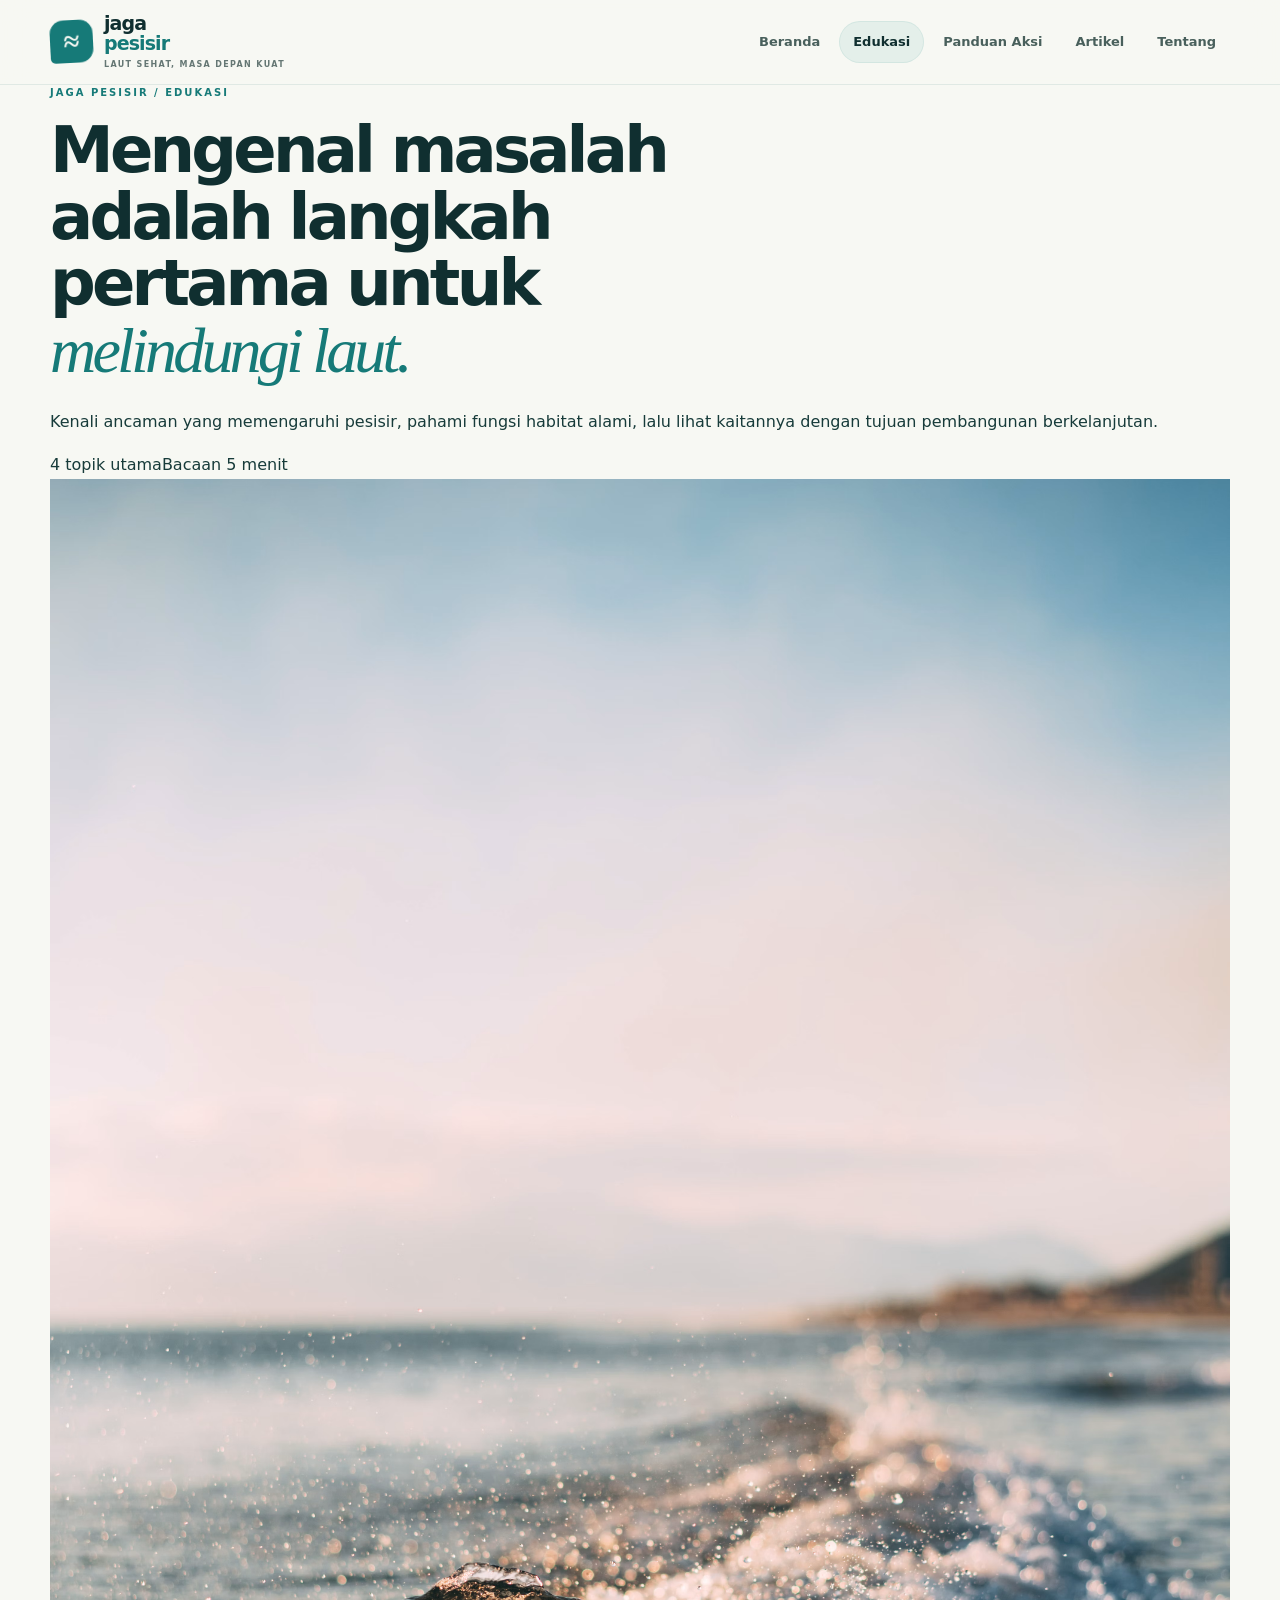
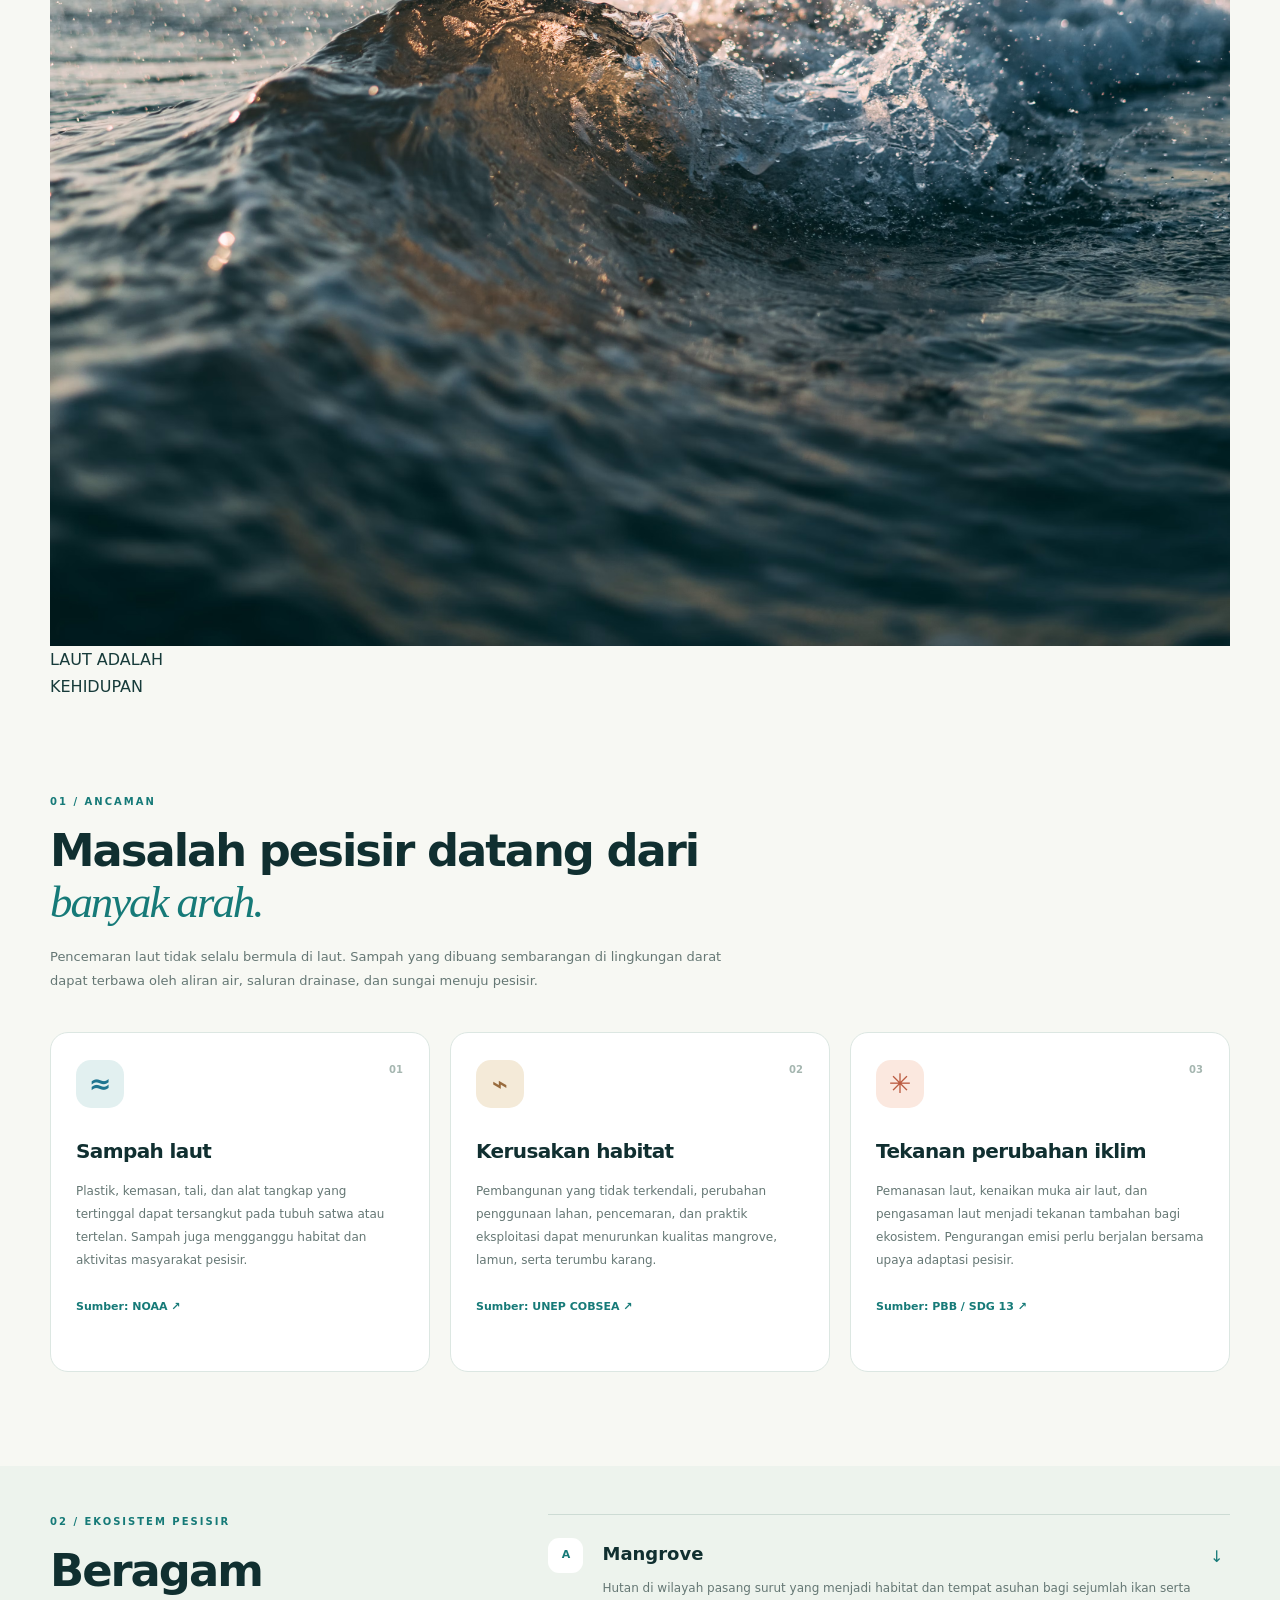
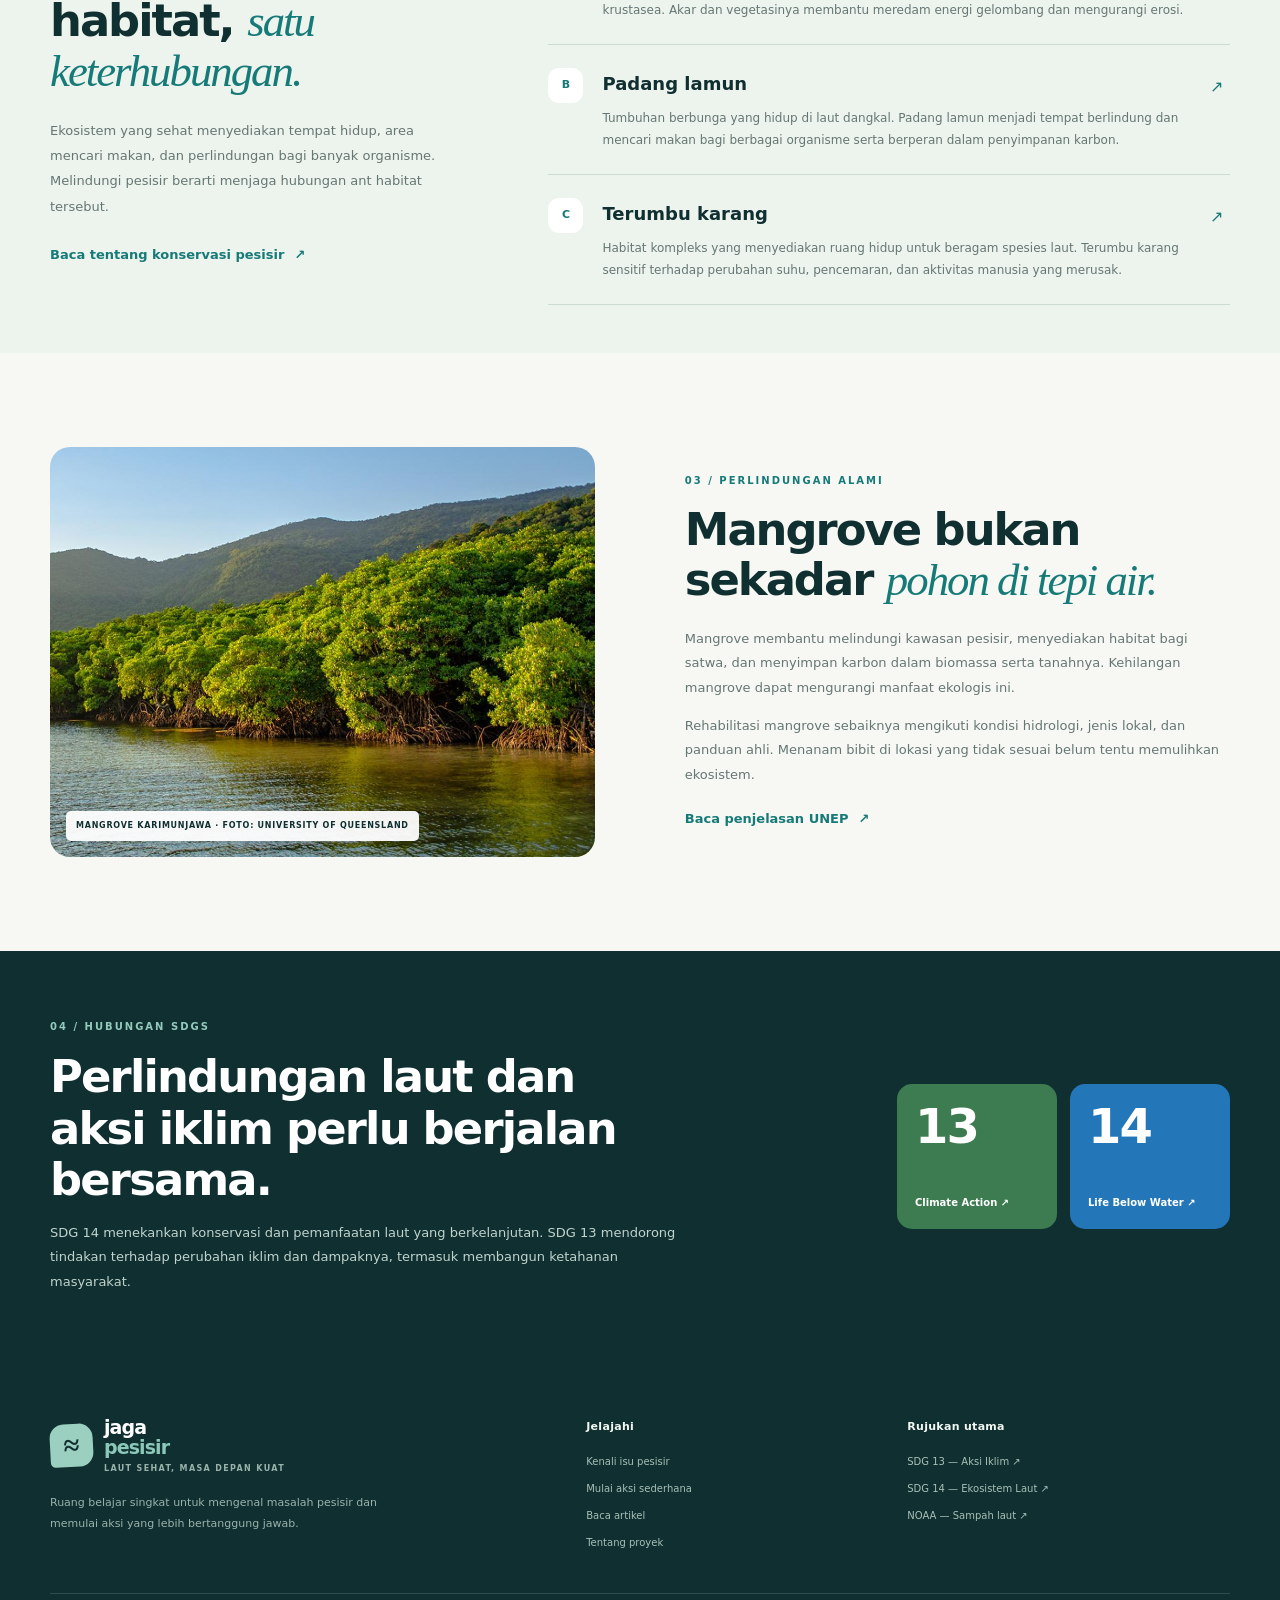
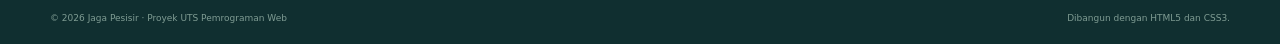
==== edukasi.html @ 6db755e2 "Artha menambahkan edukasi.html css dan gambar" ====
<!doctype html>
<html lang="id">
  <head>
    <meta charset="UTF-8" />
    <meta name="viewport" content="width=device-width, initial-scale=1.0" />
    <meta
      name="description"
      content="Pelajari pencemaran laut, sampah pesisir, perubahan iklim, mangrove, lamun, terumbu karang, dan hubungan SDG 13 serta SDG 14."
    />
    <meta name="theme-color" content="#103d3a" />
    <title>Edukasi | Jaga Pesisir</title>
    <link rel="stylesheet" href="css/style.css" />
  </head>
  <body>
    <header class="site-header">
      <div class="container header-inner">
        <a
          class="brand"
          href="index.html"
          aria-label="Jaga Pesisir, kembali ke beranda"
        >
          <span class="brand-mark" aria-hidden="true">≈</span>
          <span class="brand-text"
            >jaga<span>pesisir</span
            ><small>LAUT SEHAT, MASA DEPAN KUAT</small></span
          >
        </a>
        <nav class="main-nav" aria-label="Navigasi utama">
          <a class="nav-link" href="index.html">Beranda</a>
          <a class="nav-link" href="edukasi.html" aria-current="page"
            >Edukasi</a
          >
          <a class="nav-link" href="panduan.html">Panduan Aksi</a>
          <a class="nav-link" href="artikel.html">Artikel</a>
          <a class="nav-link" href="tentang.html">Tentang</a>
        </nav>
      </div>
    </header>
    <main id="konten">
      <section class="page-hero">
        <div class="container page-hero-grid">
          <div class="page-hero-copy">
            <p class="eyebrow">JAGA PESISIR / EDUKASI</p>
            <h1>
              Mengenal masalah adalah langkah pertama untuk
              <em>melindungi laut.</em>
            </h1>
            <p>
              Kenali ancaman yang memengaruhi pesisir, pahami fungsi habitat
              alami, lalu lihat kaitannya dengan tujuan pembangunan
              berkelanjutan.
            </p>
            <div class="page-hero-meta">
              <span>4 topik utama</span><span class="meta-dot"></span
              ><span>Bacaan 5 menit</span>
            </div>
          </div>
          <div class="page-hero-image">
            <img
              src="/images/laut1.avif"
              alt="Gelombang laut dengan gradasi warna biru"
              fetchpriority="high"
            /><span class="image-stamp">LAUT ADALAH<br />KEHIDUPAN</span>
          </div>
        </div>
      </section>
      <section class="section section-space" id="pencemaran">
        <div class="container">
          <div class="section-heading">
            <p class="eyebrow">01 / ANCAMAN</p>
            <h2>Masalah pesisir datang dari <em>banyak arah.</em></h2>
            <p class="section-intro wide-intro">
              Pencemaran laut tidak selalu bermula di laut. Sampah yang dibuang
              sembarangan di lingkungan darat dapat terbawa oleh aliran air,
              saluran drainase, dan sungai menuju pesisir.
            </p>
          </div>
          <div class="issue-grid">
            <article class="issue-card">
              <span class="issue-number">01</span>
              <div class="issue-icon issue-icon-blue" aria-hidden="true">≈</div>
              <h3>Sampah laut</h3>
              <p>
                Plastik, kemasan, tali, dan alat tangkap yang tertinggal dapat
                tersangkut pada tubuh satwa atau tertelan. Sampah juga
                mengganggu habitat dan aktivitas masyarakat pesisir.
              </p>
              <a
                href="https://oceanservice.noaa.gov/facts/marinedebris.html"
                target="_blank"
                rel="noopener noreferrer"
                class="source-link"
                >Sumber: NOAA ↗</a
              >
            </article>
            <article class="issue-card">
              <span class="issue-number">02</span>
              <div class="issue-icon issue-icon-sand" aria-hidden="true">⌁</div>
              <h3>Kerusakan habitat</h3>
              <p>
                Pembangunan yang tidak terkendali, perubahan penggunaan lahan,
                pencemaran, dan praktik eksploitasi dapat menurunkan kualitas
                mangrove, lamun, serta terumbu karang.
              </p>
              <a
                href="https://www.unep.org/cobsea/what-we-do/marine-and-coastal-biodiversity-ecosystem-conservation-and-management"
                target="_blank"
                rel="noopener noreferrer"
                class="source-link"
                >Sumber: UNEP COBSEA ↗</a
              >
            </article>
            <article class="issue-card">
              <span class="issue-number">03</span>
              <div class="issue-icon issue-icon-coral" aria-hidden="true">
                ✳
              </div>
              <h3>Tekanan perubahan iklim</h3>
              <p>
                Pemanasan laut, kenaikan muka air laut, dan pengasaman laut
                menjadi tekanan tambahan bagi ekosistem. Pengurangan emisi perlu
                berjalan bersama upaya adaptasi pesisir.
              </p>
              <a
                href="https://sdgs.un.org/goals/goal13"
                target="_blank"
                rel="noopener noreferrer"
                class="source-link"
                >Sumber: PBB / SDG 13 ↗</a
              >
            </article>
          </div>
        </div>
      </section>
      <section class="section section-tint" id="ekosistem">
        <div class="container ecosystem-grid">
          <div class="ecosystem-intro">
            <p class="eyebrow">02 / EKOSISTEM PESISIR</p>
            <h2>Beragam habitat, <em>satu keterhubungan.</em></h2>
            <p>
              Ekosistem yang sehat menyediakan tempat hidup, area mencari makan,
              dan perlindungan bagi banyak organisme. Melindungi pesisir berarti
              menjaga hubungan ant habitat tersebut.
            </p>
            <a
              class="text-link"
              href="https://www.unep.org/cobsea/what-we-do/marine-and-coastal-biodiversity-ecosystem-conservation-and-management"
              target="_blank"
              rel="noopener noreferrer"
              >Baca tentang konservasi pesisir
              <span aria-hidden="true">↗</span></a
            >
          </div>
          <div class="ecosystem-list">
            <article class="ecosystem-row">
              <span class="ecosystem-num">A</span>
              <div>
                <h3>Mangrove</h3>
                <p>
                  Hutan di wilayah pasang surut yang menjadi habitat dan tempat
                  asuhan bagi sejumlah ikan serta krustasea. Akar dan
                  vegetasinya membantu meredam energi gelombang dan mengurangi
                  erosi.
                </p>
              </div>
              <a href="#mangrove" aria-label="Pelajari mangrove di bawah">↓</a>
            </article>
            <article class="ecosystem-row">
              <span class="ecosystem-num">B</span>
              <div>
                <h3>Padang lamun</h3>
                <p>
                  Tumbuhan berbunga yang hidup di laut dangkal. Padang lamun
                  menjadi tempat berlindung dan mencari makan bagi berbagai
                  organisme serta berperan dalam penyimpanan karbon.
                </p>
              </div>
              <span class="ecosystem-arrow" aria-hidden="true">↗</span>
            </article>
            <article class="ecosystem-row">
              <span class="ecosystem-num">C</span>
              <div>
                <h3>Terumbu karang</h3>
                <p>
                  Habitat kompleks yang menyediakan ruang hidup untuk beragam
                  spesies laut. Terumbu karang sensitif terhadap perubahan suhu,
                  pencemaran, dan aktivitas manusia yang merusak.
                </p>
              </div>
              <span class="ecosystem-arrow" aria-hidden="true">↗</span>
            </article>
          </div>
        </div>
      </section>
      <section class="section section-space" id="mangrove">
        <div class="container split-feature">
          <div class="split-feature-image">
            <img
              src="/images/laut2.jpg"
              alt="Vegetasi mangrove di sepanjang perairan pesisir"
              loading="lazy"
            /><span class="image-caption"
              >MANGROVE KARIMUNJAWA · FOTO: UNIVERSITY OF QUEENSLAND</span
            >
          </div>
          <div class="split-feature-copy">
            <p class="eyebrow">03 / PERLINDUNGAN ALAMI</p>
            <h2>Mangrove bukan sekadar <em>pohon di tepi air.</em></h2>
            <p>
              Mangrove membantu melindungi kawasan pesisir, menyediakan habitat
              bagi satwa, dan menyimpan karbon dalam biomassa serta tanahnya.
              Kehilangan mangrove dapat mengurangi manfaat ekologis ini.
            </p>
            <p>
              Rehabilitasi mangrove sebaiknya mengikuti kondisi hidrologi, jenis
              lokal, dan panduan ahli. Menanam bibit di lokasi yang tidak sesuai
              belum tentu memulihkan ekosistem.
            </p>
            <a
              class="text-link"
              href="https://www.unep.org/en/news-and-stories/story/mangroves-spotlight"
              target="_blank"
              rel="noopener noreferrer"
              >Baca penjelasan UNEP <span aria-hidden="true">↗</span></a
            >
          </div>
        </div>
      </section>
      <section class="sdg-callout">
        <div class="container sdg-callout-inner">
          <div>
            <p class="eyebrow">04 / HUBUNGAN SDGs</p>
            <h2>Perlindungan laut dan aksi iklim perlu berjalan bersama.</h2>
            <p>
              SDG 14 menekankan konservasi dan pemanfaatan laut yang
              berkelanjutan. SDG 13 mendorong tindakan terhadap perubahan iklim
              dan dampaknya, termasuk membangun ketahanan masyarakat.
            </p>
          </div>
          <div class="sdg-callout-badges">
            <a
              href="https://sdgs.un.org/goals/goal13"
              target="_blank"
              rel="noopener noreferrer"
              class="sdg-big sdg-big-13"
              ><strong>13</strong><span>Climate Action ↗</span></a
            ><a
              href="https://sdgs.un.org/goals/goal14"
              target="_blank"
              rel="noopener noreferrer"
              class="sdg-big sdg-big-14"
              ><strong>14</strong><span>Life Below Water ↗</span></a
            >
          </div>
        </div>
      </section>
    </main>
    <footer class="site-footer">
      <div class="container footer-top">
        <div class="footer-brand-block">
          <a
            class="brand brand-footer"
            href="index.html"
            aria-label="Jaga Pesisir, kembali ke beranda"
          >
            <span class="brand-mark" aria-hidden="true">≈</span>
            <span class="brand-text"
              >jaga<span>pesisir</span
              ><small>LAUT SEHAT, MASA DEPAN KUAT</small></span
            >
          </a>
          <p>
            Ruang belajar singkat untuk mengenal masalah pesisir dan memulai
            aksi yang lebih bertanggung jawab.
          </p>
        </div>
        <div class="footer-links">
          <h2>Jelajahi</h2>
          <a href="edukasi.html">Kenali isu pesisir</a>
          <a href="panduan.html">Mulai aksi sederhana</a>
          <a href="artikel.html">Baca artikel</a>
          <a href="tentang.html">Tentang proyek</a>
        </div>
        <div class="footer-links">
          <h2>Rujukan utama</h2>
          <a
            href="https://sdgs.un.org/goals/goal13"
            target="_blank"
            rel="noopener noreferrer"
            >SDG 13 — Aksi Iklim ↗</a
          >
          <a
            href="https://sdgs.un.org/goals/goal14"
            target="_blank"
            rel="noopener noreferrer"
            >SDG 14 — Ekosistem Laut ↗</a
          >
          <a
            href="https://oceanservice.noaa.gov/facts/marinedebris.html"
            target="_blank"
            rel="noopener noreferrer"
            >NOAA — Sampah laut ↗</a
          >
        </div>
      </div>
      <div class="container footer-bottom">
        <p>© 2026 Jaga Pesisir · Proyek UTS Pemrograman Web</p>
        <p>Dibangun dengan HTML5 dan CSS3.</p>
      </div>
    </footer>
  </body>
</html>
---- css/style.css ----
/* JAGA PESISIR — CSS3 utama | mobile-first, responsif, tanpa framework */
:root {
  --ink: #173b3a;
  --ink-deep: #102f30;
  --sea: #167a78;
  --sea-light: #d7efea;
  --foam: #f7f8f3;
  --paper: #ffffff;
  --sand: #f2e8d7;
  --coral: #ee8964;
  --muted: #657774;
  --line: #dce7e2;
  --shadow: 0 24px 60px rgba(16, 47, 48, 0.1);
  --radius-lg: 28px;
  --radius-md: 18px;
  --radius-sm: 12px;
  --container: 1180px;
}

* {
  box-sizing: border-box;
}
html {
  scroll-behavior: smooth;
  scroll-padding-top: 100px;
}
body {
  margin: 0;
  color: var(--ink);
  background: var(--foam);
  font-family:
    Inter,
    ui-sans-serif,
    system-ui,
    -apple-system,
    BlinkMacSystemFont,
    "Segoe UI",
    sans-serif;
  font-size: 16px;
  line-height: 1.7;
  -webkit-font-smoothing: antialiased;
}
img {
  display: block;
  width: 100%;
  max-width: 100%;
  object-fit: cover;
}
a {
  color: inherit;
  text-decoration: none;
}

button,
input,
textarea,
select {
  font: inherit;
}
:focus-visible {
  outline: 3px solid var(--coral);
  outline-offset: 4px;
}
.container {
  width: min(var(--container), calc(100% - 48px));
  margin-inline: auto;
}
/* .skip-link { position: absolute; left: 16px; top: -60px; z-index: 1000; padding: 10px 16px; color: white; background: var(--ink-deep); border-radius: 8px; } */
/* .skip-link:focus { top: 12px; } */

/* Header dan navigasi dipakai bersama seluruh halaman. */
.site-header {
  position: sticky;
  top: 0;
  z-index: 100;
  background: rgba(247, 248, 243, 0.93);
  border-bottom: 1px solid rgba(220, 231, 226, 0.82);
  backdrop-filter: blur(16px);
}
.header-inner {
  display: flex;
  align-items: center;
  justify-content: space-between;
  gap: 24px;
  min-height: 84px;
}
.brand {
  display: inline-flex;
  align-items: center;
  flex-shrink: 0;
  gap: 11px;
}
.brand-mark {
  display: grid;
  place-items: center;
  width: 43px;
  height: 43px;
  color: var(--foam);
  background: var(--sea);
  border-radius: 14px 14px 14px 5px;
  font-family: Georgia, serif;
  font-size: 29px;
  font-weight: 800;
  line-height: 1;
  transform: rotate(-3deg);
}
.brand-text {
  display: flex;
  flex-direction: column;
  color: var(--ink-deep);
  font-size: 19px;
  font-weight: 850;
  letter-spacing: -0.9px;
  line-height: 1.05;
}
.brand-text > span {
  display: inline;
  color: var(--sea);
}
.brand-text small {
  margin-top: 7px;
  color: var(--muted);
  font-size: 8px;
  font-weight: 800;
  letter-spacing: 1.35px;
}
.main-nav {
  display: flex;
  align-items: center;
  justify-content: flex-end;
  gap: 5px;
}
.nav-link {
  padding: 10px 14px;
  color: #49605c;
  border-radius: 999px;
  font-size: 13px;
  font-weight: 720;
  transition:
    background 0.2s ease,
    color 0.2s ease;
}
.nav-link:hover,
.nav-link[aria-current="page"] {
  color: var(--ink-deep);
  background: #e4efea;
}
.nav-link[aria-current="page"] {
  box-shadow: inset 0 0 0 1px rgba(22, 122, 120, 0.08);
}

/* Beranda */
.home-hero {
  position: relative;
  overflow: hidden;
  padding: 74px 0 84px;
  background: var(--foam);
}
.home-hero-grid {
  display: grid;
  grid-template-columns: 1fr 0.94fr;
  align-items: center;
  gap: clamp(42px, 7vw, 92px);
}
.eyebrow {
  margin: 0 0 17px;
  color: var(--sea);
  font-size: 10px;
  font-weight: 850;
  letter-spacing: 2px;
  line-height: 1.5;
  text-transform: uppercase;
}
.eyebrow-dot {
  display: inline-block;
  width: 7px;
  height: 7px;
  margin: 0 8px 1px 0;
  background: var(--coral);
  border-radius: 50%;
}
h1,
h2,
h3,
p {
  margin-top: 0;
}
h1,
h2,
h3 {
  color: var(--ink-deep);
}
h1 {
  max-width: 680px;
  margin-bottom: 24px;
  font-size: clamp(43px, 5vw, 70px);
  font-weight: 780;
  letter-spacing: -3.8px;
  line-height: 1.04;
}
h1 em,
h2 em {
  color: var(--sea);
  font-family: Georgia, "Times New Roman", serif;
  font-weight: 500;
}
.hero-description {
  max-width: 560px;
  margin-bottom: 29px;
  color: #617572;
  font-size: 17px;
  line-height: 1.85;
}
.hero-actions {
  display: flex;
  align-items: center;
  flex-wrap: wrap;
  gap: 22px;
}
.button {
  display: inline-flex;
  align-items: center;
  justify-content: center;
  gap: 16px;
  min-height: 50px;
  padding: 13px 20px;
  border: 1px solid transparent;
  border-radius: 999px;
  font-size: 13px;
  font-weight: 800;
  transition:
    transform 0.18s ease,
    background 0.18s ease,
    box-shadow 0.18s ease;
}
.button:hover {
  transform: translateY(-2px);
}
.button-primary {
  color: white;
  background: var(--ink-deep);
  box-shadow: 0 10px 22px rgba(16, 47, 48, 0.12);
}
.button-primary:hover {
  background: var(--sea);
}
.button-light {
  color: var(--ink-deep);
  background: var(--foam);
}
.button-outline {
  color: var(--ink-deep);
  border-color: #bfd4cf;
  background: transparent;
  white-space: nowrap;
}
.button-outline:hover {
  background: white;
}
.text-link,
.arrow-link {
  display: inline-flex;
  align-items: center;
  gap: 10px;
  color: var(--sea);
  font-size: 13px;
  font-weight: 820;
}
.text-link:hover,
.arrow-link:hover {
  color: var(--ink-deep);
}
.hero-note {
  display: flex;
  align-items: center;
  gap: 13px;
  margin-top: 45px;
  color: var(--muted);
  font-size: 11px;
  line-height: 1.7;
}
.hero-note strong {
  color: var(--ink);
  font-size: 12px;
}
.note-icon {
  display: grid;
  flex: 0 0 38px;
  place-items: center;
  width: 38px;
  height: 38px;
  color: var(--sea);
  background: #e0efea;
  border-radius: 50%;
  font-size: 19px;
}
.hero-visual {
  position: relative;
  min-height: 450px;
}
.hero-visual::before {
  position: absolute;
  top: -20px;
  right: -18px;
  z-index: 0;
  width: 125px;
  height: 125px;
  border: 1px solid #c7d9d1;
  border-radius: 50%;
  content: "";
}
.hero-visual > img {
  position: relative;
  z-index: 1;
  height: 450px;
  border-radius: 46% 46% 22px 22px;
  box-shadow: var(--shadow);
}
.floating-label {
  position: absolute;
  right: -20px;
  bottom: 30px;
  z-index: 2;
  display: flex;
  align-items: center;
  gap: 12px;
  max-width: 285px;
  padding: 17px 20px;
  background: white;
  border: 1px solid rgba(220, 231, 226, 0.8);
  border-radius: 16px;
  box-shadow: 0 16px 35px rgba(16, 47, 48, 0.13);
}
.floating-label-icon {
  display: grid;
  place-items: center;
  flex: 0 0 38px;
  width: 38px;
  height: 38px;
  color: white;
  background: var(--coral);
  border-radius: 12px;
  font-size: 19px;
}
.floating-label strong,
.floating-label small {
  display: block;
}
.floating-label strong {
  font-size: 12px;
}
.floating-label small {
  margin-top: 2px;
  color: var(--muted);
  font-size: 10px;
  line-height: 1.4;
}
.visual-caption {
  position: absolute;
  top: 28px;
  left: -28px;
  z-index: 2;
  padding: 10px 13px;
  color: white;
  background: var(--ink-deep);
  border-radius: 3px;
  font-size: 9px;
  font-weight: 800;
  letter-spacing: 1.5px;
  writing-mode: vertical-rl;
  transform: rotate(180deg);
}
.hero-bottom-line {
  position: absolute;
  right: 0;
  bottom: 0;
  left: 0;
  height: 1px;
  background: var(--line);
}
.sdg-strip {
  padding: 28px 0;
  background: white;
  border-bottom: 1px solid var(--line);
}
.sdg-strip-inner {
  display: grid;
  grid-template-columns: 0.78fr 1fr 1fr;
  align-items: center;
  gap: 25px;
}
.mini-label {
  color: var(--muted);
  font-size: 9px;
  font-weight: 850;
  letter-spacing: 1.7px;
}
.sdg-intro p {
  margin: 5px 0 0;
  font-size: 12px;
  font-weight: 740;
}
.sdg-item {
  display: flex;
  align-items: center;
  gap: 14px;
  min-width: 0;
  padding-left: 22px;
  border-left: 1px solid var(--line);
}
.sdg-number {
  display: grid;
  flex: 0 0 44px;
  place-items: center;
  width: 44px;
  height: 44px;
  color: white;
  border-radius: 13px;
  font-size: 20px;
  font-weight: 850;
}
.sdg-13 {
  background: #3d7b50;
}
.sdg-14 {
  background: #2377b9;
}
.sdg-item strong,
.sdg-item small {
  display: block;
}
.sdg-item strong {
  font-size: 12px;
  line-height: 1.4;
}
.sdg-item small {
  margin-top: 4px;
  color: var(--muted);
  font-size: 10px;
  line-height: 1.4;
}
.sdg-arrow {
  margin-left: auto;
  color: var(--sea);
  font-size: 17px;
}

/* Komponen bagian dan kartu */
.section {
  padding-block: 48px;
}
.section-space {
  padding-block: 94px;
}
.section-tint {
  background: #edf3ed;
}
.section-heading {
  max-width: 760px;
  margin-bottom: 38px;
}
.heading-row {
  display: flex;
  align-items: flex-end;
  justify-content: space-between;
  gap: 42px;
  max-width: none;
}
.section-heading h2,
.ecosystem-intro h2,
.split-feature-copy h2,
.teaser-copy h2,
.about-intro-grid h2,
.project-principles h2,
.tech-grid h2,
.references-section h2 {
  margin-bottom: 0;
  font-size: clamp(31px, 3.5vw, 46px);
  font-weight: 760;
  letter-spacing: -2px;
  line-height: 1.12;
}
.section-intro {
  max-width: 400px;
  margin-bottom: 4px;
  color: var(--muted);
  font-size: 13px;
  line-height: 1.9;
}
.wide-intro {
  max-width: 680px;
  margin-top: 18px;
}
.feature-grid {
  display: grid;
  grid-template-columns: 1.15fr 1fr 1fr;
  align-items: stretch;
  gap: 20px;
}
.feature-card {
  overflow: hidden;
  background: white;
  border: 1px solid var(--line);
  border-radius: var(--radius-md);
  transition:
    transform 0.2s ease,
    box-shadow 0.2s ease;
}
.feature-card:hover {
  transform: translateY(-4px);
  box-shadow: 0 16px 32px rgba(16, 47, 48, 0.09);
}
.card-image {
  position: relative;
  height: 215px;
  overflow: hidden;
  background: #d4e4de;
}
.feature-card-large .card-image {
  height: 255px;
}
.card-image img {
  height: 100%;
  transition: transform 0.4s ease;
}
.feature-card:hover .card-image img {
  transform: scale(1.04);
}
.image-index {
  position: absolute;
  top: 14px;
  right: 14px;
  display: grid;
  place-items: center;
  width: 33px;
  height: 33px;
  color: var(--ink-deep);
  background: rgba(255, 255, 255, 0.92);
  border-radius: 50%;
  font-size: 10px;
  font-weight: 850;
}
.feature-card-body {
  padding: 24px 23px 26px;
}
.card-kicker {
  color: var(--sea);
  font-size: 9px;
  font-weight: 850;
  letter-spacing: 1.5px;
}
.feature-card h3 {
  margin: 10px 0 9px;
  font-size: 20px;
  letter-spacing: -0.7px;
  line-height: 1.25;
}
.feature-card p {
  margin-bottom: 18px;
  color: var(--muted);
  font-size: 12px;
  line-height: 1.85;
}
.arrow-link {
  font-size: 11px;
}
.quote-section {
  overflow: hidden;
  padding: 82px 0;
  color: white;
  background: var(--ink-deep);
}
.quote-grid {
  position: relative;
  display: grid;
  grid-template-columns: 100px minmax(0, 650px) 1fr;
  align-items: start;
  gap: 25px;
}
.quote-symbol {
  color: #77b5a6;
  font-family: Georgia, serif;
  font-size: 120px;
  line-height: 0.9;
}
.quote-section .eyebrow {
  color: #94cabc;
}
.quote-section h2 {
  margin-bottom: 17px;
  color: white;
  font-size: clamp(32px, 3.6vw, 48px);
  letter-spacing: -1.8px;
  line-height: 1.16;
}
.quote-section p:not(.eyebrow) {
  max-width: 600px;
  margin-bottom: 24px;
  color: #c3d5d0;
  font-size: 13px;
}
.quote-decoration {
  position: relative;
  min-height: 190px;
}
.quote-decoration span {
  position: absolute;
  display: block;
  border: 1px solid rgba(130, 195, 177, 0.45);
  border-radius: 50%;
}
.quote-decoration span:nth-child(1) {
  top: -40px;
  right: -90px;
  width: 230px;
  height: 230px;
}
.quote-decoration span:nth-child(2) {
  top: -10px;
  right: -60px;
  width: 170px;
  height: 170px;
}
.quote-decoration span:nth-child(3) {
  top: 20px;
  right: -30px;
  width: 110px;
  height: 110px;
  background: rgba(238, 137, 100, 0.1);
}
.article-teaser-grid {
  display: grid;
  grid-template-columns: 1.04fr 0.96fr;
  align-items: center;
  gap: clamp(38px, 7vw, 90px);
}
.teaser-image {
  position: relative;
  min-height: 365px;
}
.teaser-image img {
  height: 365px;
  border-radius: var(--radius-lg);
}
.photo-note {
  position: absolute;
  right: -14px;
  bottom: 22px;
  padding: 12px 15px;
  color: var(--ink-deep);
  background: white;
  border-radius: 4px;
  box-shadow: var(--shadow);
  font-size: 9px;
  font-weight: 850;
  letter-spacing: 1.3px;
}
.teaser-copy h2 {
  margin-bottom: 20px;
}
.teaser-copy > p:not(.eyebrow) {
  margin-bottom: 22px;
  color: var(--muted);
  font-size: 13px;
  line-height: 1.9;
}
.final-cta {
  padding: 44px 0;
  background: #e3efea;
}
.final-cta-inner {
  display: flex;
  align-items: center;
  justify-content: space-between;
  gap: 28px;
}
.final-cta h2 {
  margin: 0;
  font-size: clamp(27px, 3vw, 36px);
  letter-spacing: -1.5px;
  line-height: 1.2;
}
.final-cta .eyebrow {
  margin-bottom: 7px;
}

/* Footer */
.site-footer {
  padding: 55px 0 0;
  color: #c2d5cf;
  background: #102f30;
}
.footer-top {
  display: grid;
  grid-template-columns: 1.3fr 0.7fr 0.9fr;
  gap: 70px;
  padding-bottom: 42px;
}
.brand-footer .brand-text {
  color: white;
}
.brand-footer .brand-text > span {
  color: #8cc8b9;
}
.brand-footer .brand-text small {
  color: #9ab3aa;
}
.brand-footer .brand-mark {
  color: var(--ink-deep);
  background: #9bcfc0;
}
.footer-brand-block > p {
  max-width: 330px;
  margin: 20px 0 0;
  color: #9bb3ac;
  font-size: 11px;
  line-height: 1.9;
}
.footer-links {
  display: flex;
  flex-direction: column;
  align-items: flex-start;
  gap: 10px;
}
.footer-links h2 {
  margin-bottom: 7px;
  color: #f2f7f2;
  font-size: 11px;
  letter-spacing: 0.3px;
}
.footer-links a {
  color: #a8c0b7;
  font-size: 10px;
  line-height: 1.7;
  transition: color 0.15s ease;
}
.footer-links a:hover {
  color: white;
}
.footer-bottom {
  display: flex;
  justify-content: space-between;
  gap: 20px;
  padding-block: 17px;
  border-top: 1px solid rgba(195, 216, 207, 0.17);
}
.footer-bottom p {
  margin: 0;
  color: #7f9c93;
  font-size: 9px;
}

/* Edukasi punya artha */
.issue-grid {
  display: grid;
  grid-template-columns: repeat(3, 1fr);
  gap: 20px;
}
.issue-card {
  position: relative;
  min-height: 340px;
  padding: 27px 25px 24px;
  background: white;
  border: 1px solid var(--line);
  border-radius: var(--radius-md);
}
.issue-number {
  position: absolute;
  top: 28px;
  right: 26px;
  color: #a5b6b0;
  font-size: 10px;
  font-weight: 850;
}
.issue-icon {
  display: grid;
  place-items: center;
  width: 48px;
  height: 48px;
  margin-bottom: 26px;
  border-radius: 15px;
  font-size: 27px;
  font-weight: 700;
}
.issue-icon-blue {
  color: #1f7590;
  background: #e2f0f0;
}
.issue-icon-sand {
  color: #986b3d;
  background: #f4ead8;
}
.issue-icon-coral {
  color: #bb5b41;
  background: #fbe8df;
}
.issue-card h3 {
  margin-bottom: 12px;
  font-size: 20px;
  letter-spacing: -0.6px;
}
.issue-card p {
  margin-bottom: 20px;
  color: var(--muted);
  font-size: 12px;
  line-height: 1.9;
}
.source-link {
  color: var(--sea);
  font-size: 11px;
  font-weight: 800;
}
.ecosystem-grid {
  display: grid;
  grid-template-columns: 0.75fr 1.25fr;
  gap: clamp(40px, 7vw, 95px);
}
.ecosystem-intro > p:not(.eyebrow) {
  max-width: 390px;
  margin: 21px 0;
  color: var(--muted);
  font-size: 13px;
  line-height: 1.95;
}
.ecosystem-list {
  border-top: 1px solid #cddbd4;
}
.ecosystem-row {
  display: grid;
  grid-template-columns: 38px 1fr 20px;
  align-items: start;
  gap: 16px;
  padding: 23px 0;
  border-bottom: 1px solid #cddbd4;
}
.ecosystem-num {
  display: grid;
  place-items: center;
  width: 35px;
  height: 35px;
  color: var(--sea);
  background: white;
  border-radius: 11px;
  font-size: 11px;
  font-weight: 850;
}
.ecosystem-row h3 {
  margin: 1px 0 7px;
  font-size: 18px;
}
.ecosystem-row p {
  margin: 0;
  color: var(--muted);
  font-size: 12px;
  line-height: 1.85;
}
.ecosystem-row > a,
.ecosystem-arrow {
  padding-top: 5px;
  color: var(--sea);
  font-size: 16px;
}
.split-feature {
  display: grid;
  grid-template-columns: 1fr 1fr;
  align-items: center;
  gap: clamp(42px, 7vw, 90px);
}
.split-feature-image {
  position: relative;
}
.split-feature-image img {
  height: 410px;
  border-radius: 20px;
}
.image-caption {
  position: absolute;
  left: 16px;
  bottom: 16px;
  padding: 8px 10px;
  color: var(--ink-deep);
  background: rgba(255, 255, 255, 0.94);
  border-radius: 5px;
  font-size: 8px;
  font-weight: 800;
  letter-spacing: 0.75px;
}
.split-feature-copy > p:not(.eyebrow) {
  margin: 21px 0 0;
  color: var(--muted);
  font-size: 13px;
  line-height: 1.9;
}
.split-feature-copy > p + p {
  margin-top: 13px !important;
}
.split-feature-copy .text-link {
  margin-top: 20px;
}
.sdg-callout {
  padding: 68px 0;
  color: white;
  background: var(--ink-deep);
}
.sdg-callout-inner {
  display: grid;
  grid-template-columns: 1.2fr 0.8fr;
  align-items: center;
  gap: 40px;
}
.sdg-callout .eyebrow {
  color: #93cabc;
}
.sdg-callout h2 {
  max-width: 590px;
  margin-bottom: 15px;
  color: white;
  font-size: clamp(30px, 3.5vw, 45px);
  letter-spacing: -1.8px;
  line-height: 1.15;
}
.sdg-callout p:not(.eyebrow) {
  max-width: 650px;
  margin-bottom: 0;
  color: #c0d3cd;
  font-size: 13px;
  line-height: 1.9;
}
.sdg-callout-badges {
  display: flex;
  justify-content: flex-end;
  gap: 13px;
}
.sdg-big {
  display: flex;
  flex: 0 1 160px;
  flex-direction: column;
  justify-content: space-between;
  min-height: 145px;
  padding: 18px;
  border-radius: 15px;
  color: white;
}
.sdg-big strong {
  font-size: 48px;
  letter-spacing: -2px;
  line-height: 1;
}
.sdg-big span {
  font-size: 10px;
  font-weight: 800;
}
.sdg-big-13 {
  background: #3d7b50;
}
.sdg-big-14 {
  background: #2377b9;
}

/* Responsivitas untuk tablet dan smartphone */
@media (max-width: 1050px) {
  .container {
    width: min(var(--container), calc(100% - 40px));
  }
  .header-inner {
    gap: 12px;
  }
  .nav-link {
    padding: 9px 10px;
    font-size: 12px;
  }
  .home-hero-grid {
    gap: 42px;
  }
  .hero-visual,
  .hero-visual > img {
    min-height: 390px;
    height: 390px;
  }
  .feature-grid {
    gap: 14px;
  }
  .feature-card-body {
    padding: 20px 18px 22px;
  }
  .article-layout {
    gap: 38px;
  }
  .team-grid {
    grid-template-columns: repeat(2, 1fr);
  }
  .team-card h3 {
    min-height: 0;
  }
  .footer-top {
    gap: 40px;
  }
}
@media (max-width: 820px) {
  .header-inner {
    align-items: flex-start;
    flex-direction: column;
    gap: 12px;
    padding-block: 15px 12px;
  }
  .site-header {
    position: relative;
  }
  .main-nav {
    width: 100%;
    justify-content: flex-start;
    overflow-x: auto;
    padding-bottom: 2px;
    scrollbar-width: thin;
  }
  .nav-link {
    flex-shrink: 0;
  }
  .home-hero {
    padding: 54px 0 64px;
  }
  .home-hero-grid,
  .page-hero-grid {
    grid-template-columns: 1fr;
    gap: 38px;
  }
  .hero-copy {
    max-width: 680px;
  }
  .hero-visual {
    width: min(100%, 610px);
    min-height: 360px;
    height: 360px;
    margin-inline: auto;
  }
  .hero-visual > img {
    height: 360px;
  }
  .floating-label {
    right: 10px;
  }
  .visual-caption {
    left: 5px;
  }
  .sdg-strip-inner {
    grid-template-columns: 1fr 1fr;
  }
  .sdg-intro {
    grid-column: 1 / -1;
  }
  .sdg-item:first-of-type {
    padding-left: 0;
    border-left: 0;
  }
  .heading-row {
    align-items: flex-start;
    flex-direction: column;
    gap: 20px;
  }
  .section-intro {
    max-width: 650px;
  }
  .feature-grid {
    grid-template-columns: repeat(2, minmax(0, 1fr));
  }
  .feature-card-large {
    grid-column: 1 / -1;
  }
  .feature-card-large .card-image {
    height: 250px;
  }
  .quote-grid {
    grid-template-columns: 60px minmax(0, 1fr);
  }
  .quote-symbol {
    font-size: 95px;
  }
  .quote-decoration {
    display: none;
  }
  .article-teaser-grid,
  .split-feature,
  .ecosystem-grid,
  .sdg-callout-inner,
  .about-intro-grid,
  .tech-grid,
  .references-section {
    grid-template-columns: 1fr;
    gap: 38px;
  }
  .teaser-image {
    min-height: 300px;
  }
  .teaser-image img {
    height: 300px;
  }
  .page-hero {
    padding: 47px 0 50px;
  }
  .page-hero-image {
    width: min(100%, 620px);
    min-height: 300px;
  }
  .page-hero-image img {
    height: 300px;
  }
  .issue-grid {
    grid-template-columns: 1fr;
  }
  .issue-card {
    min-height: auto;
  }
  .ecosystem-intro > p:not(.eyebrow) {
    max-width: 640px;
  }
  .split-feature-image img {
    height: 350px;
  }
  .sdg-callout-badges {
    justify-content: flex-start;
  }
  .safety-grid {
    grid-template-columns: 55px 1fr;
  }
  .safety-grid .button {
    grid-column: 2;
    justify-self: start;
    margin-top: 2px;
  }
  .challenge-panel {
    grid-template-columns: 1fr;
    gap: 28px;
    padding: 30px;
  }
  .article-layout {
    grid-template-columns: 1fr;
    gap: 32px;
  }
  .article-sidebar {
    position: static;
  }
  .article-sidebar > a {
    grid-template-columns: 30px 1fr;
  }
  .principle-grid {
    grid-template-columns: 1fr;
  }
  .principle-grid article {
    padding: 22px;
  }
  .footer-top {
    grid-template-columns: 1fr 1fr;
    gap: 35px;
  }
  .footer-brand-block {
    grid-column: 1 / -1;
  }
}
@media (max-width: 560px) {
  .container {
    width: calc(100% - 32px);
  }
  body {
    font-size: 15px;
  }
  .header-inner {
    min-height: 0;
  }
  .brand-mark {
    width: 39px;
    height: 39px;
  }
  .brand-text {
    font-size: 18px;
  }
  .nav-link {
    padding: 8px 11px;
    font-size: 11px;
  }
  .home-hero {
    padding: 45px 0 48px;
  }
  h1 {
    font-size: clamp(39px, 12vw, 52px);
    letter-spacing: -2.8px;
  }
  .page-hero-copy h1 {
    font-size: clamp(36px, 10vw, 48px);
    letter-spacing: -2.4px;
  }
  .hero-description {
    font-size: 14px;
    line-height: 1.85;
  }
  .hero-actions {
    align-items: flex-start;
    flex-direction: column;
    gap: 16px;
  }
  .hero-note {
    margin-top: 30px;
  }
  .hero-visual {
    min-height: 290px;
    height: 290px;
  }
  .hero-visual > img {
    height: 290px;
    border-radius: 45% 45% 18px 18px;
  }
  .hero-visual::before {
    top: -12px;
    right: -3px;
    width: 75px;
    height: 75px;
  }
  .floating-label {
    right: 0;
    bottom: 15px;
    max-width: 235px;
    padding: 12px;
  }
  .floating-label-icon {
    flex-basis: 32px;
    width: 32px;
    height: 32px;
  }
  .visual-caption {
    top: 20px;
    left: 0;
    padding: 8px 9px;
    font-size: 7px;
  }
  .sdg-strip {
    padding: 24px 0;
  }
  .sdg-strip-inner {
    grid-template-columns: 1fr;
    gap: 18px;
  }
  .sdg-intro {
    grid-column: auto;
  }
  .sdg-item,
  .sdg-item:first-of-type {
    padding: 0;
    border-left: 0;
  }
  .section-space {
    padding-block: 62px;
  }
  .section-heading h2,
  .ecosystem-intro h2,
  .split-feature-copy h2,
  .teaser-copy h2,
  .about-intro-grid h2,
  .project-principles h2,
  .tech-grid h2,
  .references-section h2 {
    font-size: 33px;
    letter-spacing: -1.4px;
  }
  .feature-grid {
    grid-template-columns: 1fr;
  }
  .feature-card-large {
    grid-column: auto;
  }
  .card-image,
  .feature-card-large .card-image {
    height: 225px;
  }
  .quote-section {
    padding: 58px 0;
  }
  .quote-grid {
    grid-template-columns: 1fr;
    gap: 8px;
  }
  .quote-symbol {
    font-size: 70px;
  }
  .quote-section h2 {
    font-size: 34px;
    letter-spacing: -1.2px;
  }
  .teaser-image {
    min-height: 245px;
  }
  .teaser-image img {
    height: 245px;
  }
  .photo-note {
    right: 8px;
    bottom: 12px;
    font-size: 7px;
  }
  .final-cta-inner {
    align-items: flex-start;
    flex-direction: column;
  }
  .page-hero {
    padding: 38px 0 42px;
  }
  .page-hero-grid {
    gap: 28px;
  }
  .page-hero-copy > p:not(.eyebrow) {
    font-size: 13px;
  }
  .page-hero-image {
    min-height: 250px;
  }
  .page-hero-image img {
    height: 250px;
    border-radius: 18px 18px 18px 55px;
  }
  .image-stamp {
    right: 0;
    bottom: 13px;
    padding: 10px 12px;
    font-size: 8px;
  }
  .issue-grid {
    gap: 13px;
  }
  .issue-card {
    padding: 22px 20px;
  }
  .issue-icon {
    margin-bottom: 19px;
  }
  .ecosystem-grid {
    gap: 22px;
  }
  .ecosystem-row {
    grid-template-columns: 33px minmax(0, 1fr) 15px;
    gap: 12px;
  }
  .ecosystem-num {
    width: 32px;
    height: 32px;
  }
  .split-feature-image img {
    height: 270px;
  }
  .image-caption {
    right: 10px;
    left: 10px;
    font-size: 7px;
  }
  .sdg-callout {
    padding: 55px 0;
  }
  .sdg-callout h2 {
    font-size: 34px;
  }
  .sdg-big {
    min-height: 125px;
    padding: 14px;
  }
  .sdg-big strong {
    font-size: 40px;
  }
  .action-row {
    grid-template-columns: 24px 42px minmax(0, 1fr);
    gap: 11px;
    padding: 22px 0;
  }
  .action-symbol {
    width: 40px;
    height: 40px;
    border-radius: 12px;
    font-size: 20px;
  }
  .action-copy h3 {
    font-size: 17px;
  }
  .safety-grid {
    grid-template-columns: 1fr;
    gap: 14px;
  }
  .safety-grid h2 {
    font-size: 25px;
  }
  .safety-grid .button {
    grid-column: auto;
  }
  .challenge-panel {
    padding: 23px 20px;
  }
  .challenge-copy h2 {
    font-size: 29px;
  }
  .challenge-steps > div {
    grid-template-columns: 85px 1fr;
    gap: 10px;
  }
  .article-sidebar {
    padding: 16px;
  }
  .long-article h2 {
    font-size: 29px;
    letter-spacing: -1.2px;
  }
  .article-lead {
    font-size: 14px !important;
  }
  .article-source-box {
    padding: 17px;
  }
  .team-grid {
    grid-template-columns: 1fr 1fr;
    gap: 10px;
  }
  .team-card {
    padding: 17px 14px;
  }
  .team-card h3 {
    font-size: 14px;
  }
  .team-card ul {
    font-size: 9px;
  }
  .tech-stack {
    padding: 6px 16px;
  }
  .tech-row {
    grid-template-columns: 50px 1fr;
    gap: 12px;
  }
  .tech-badge {
    width: 46px;
    height: 38px;
    font-size: 9px;
  }
  .reference-list > a {
    grid-template-columns: 23px minmax(0, 1fr) 15px;
    gap: 9px;
  }
  .reference-list strong {
    font-size: 10px;
  }
  .footer-top {
    grid-template-columns: 1fr 1fr;
    gap: 26px 18px;
  }
  .footer-links a {
    font-size: 9px;
  }
  .footer-bottom {
    flex-direction: column;
    gap: 6px;
  }
}
@media (prefers-reduced-motion: reduce) {
  html {
    scroll-behavior: auto;
  }
  *,
  *::before,
  *::after {
    animation-duration: 0.01ms !important;
    animation-iteration-count: 1 !important;
    transition-duration: 0.01ms !important;
  }
}
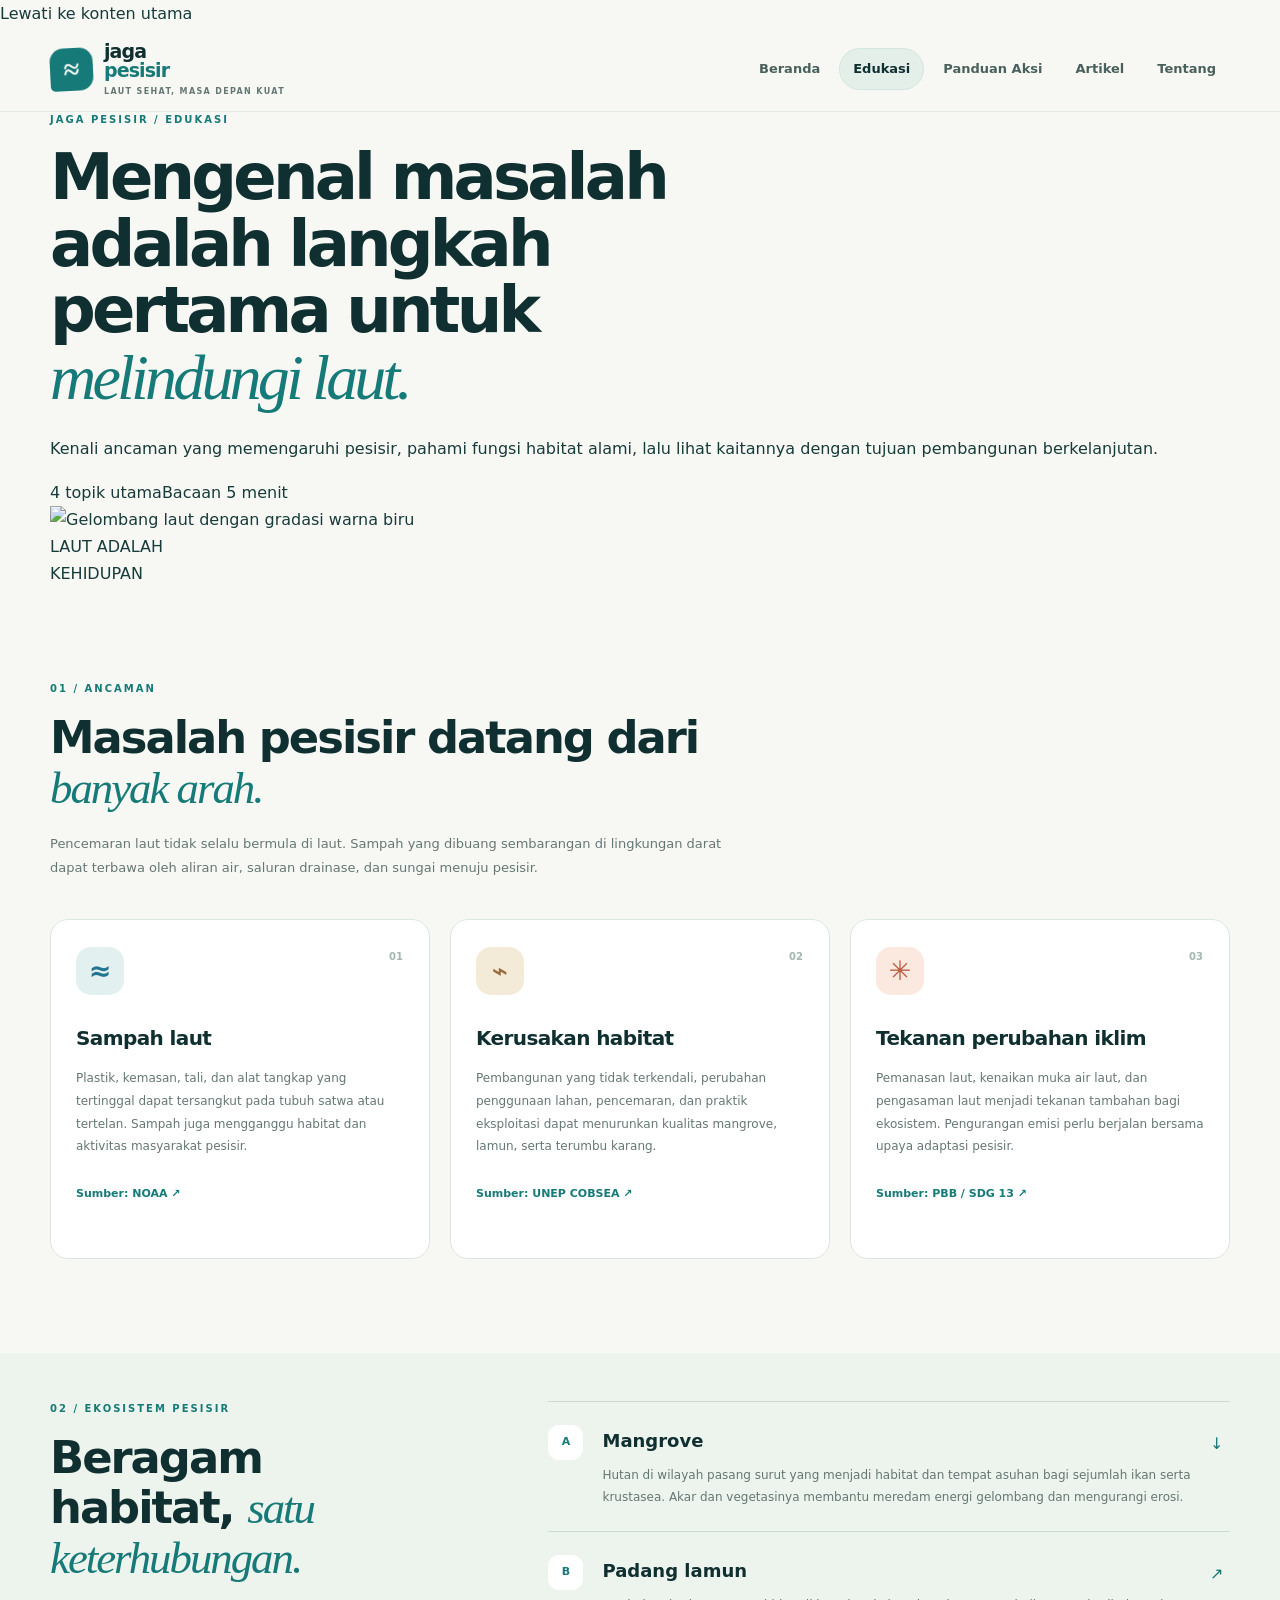
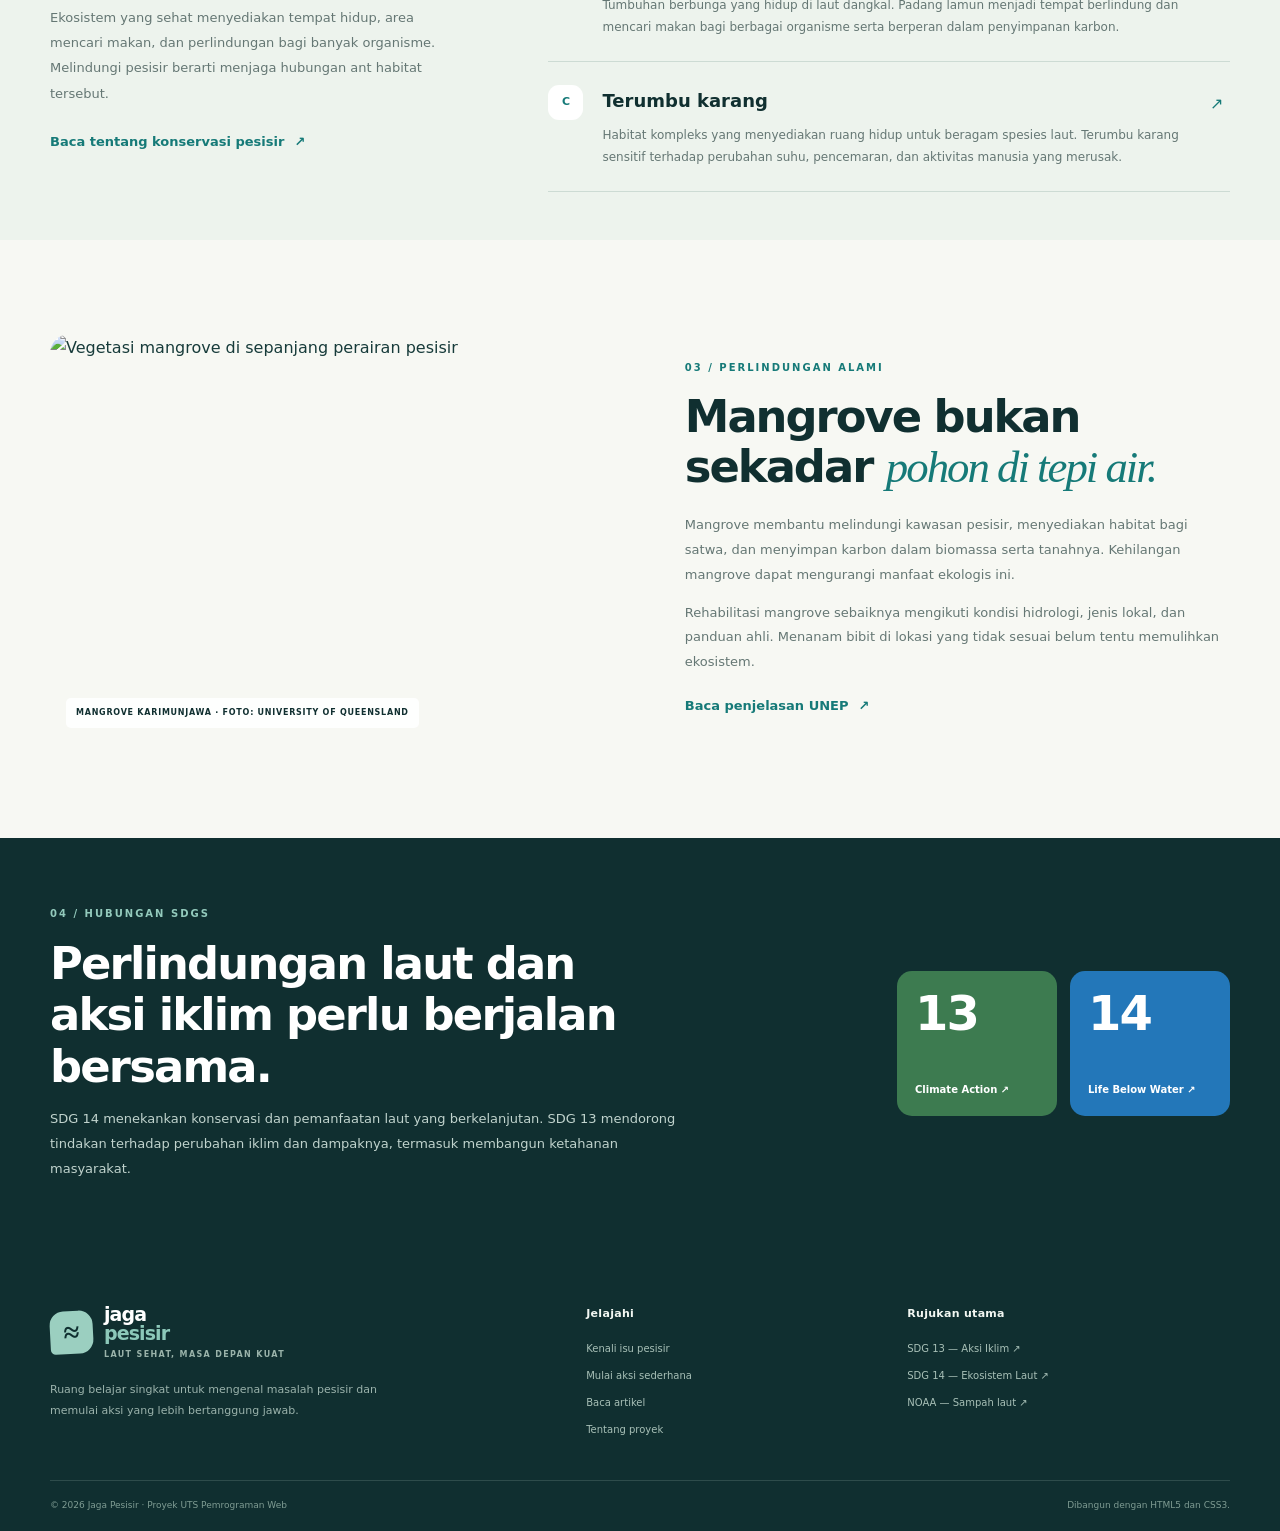
==== commit 5c99488f: "fix bug" ====
--- a/edukasi.html
+++ b/edukasi.html
@@ -12,6 +12,7 @@
     <link rel="stylesheet" href="css/style.css" />
   </head>
   <body>
+    <a class="skip-link" href="#konten">Lewati ke konten utama</a>
     <header class="site-header">
       <div class="container header-inner">
         <a
@@ -57,7 +58,7 @@
           </div>
           <div class="page-hero-image">
             <img
-              src="/images/laut1.avif"
+              src="https://images.unsplash.com/photo-1500375592092-40eb2168fd21?auto=format&amp;fit=crop&amp;w=1100&amp;q=85"
               alt="Gelombang laut dengan gradasi warna biru"
               fetchpriority="high"
             /><span class="image-stamp">LAUT ADALAH<br />KEHIDUPAN</span>
@@ -196,7 +197,7 @@
         <div class="container split-feature">
           <div class="split-feature-image">
             <img
-              src="/images/laut2.jpg"
+              src="https://science.uq.edu.au/files/50506/sci-climate-mangrove-karimunjawa-1080.jpg"
               alt="Vegetasi mangrove di sepanjang perairan pesisir"
               loading="lazy"
             /><span class="image-caption"
